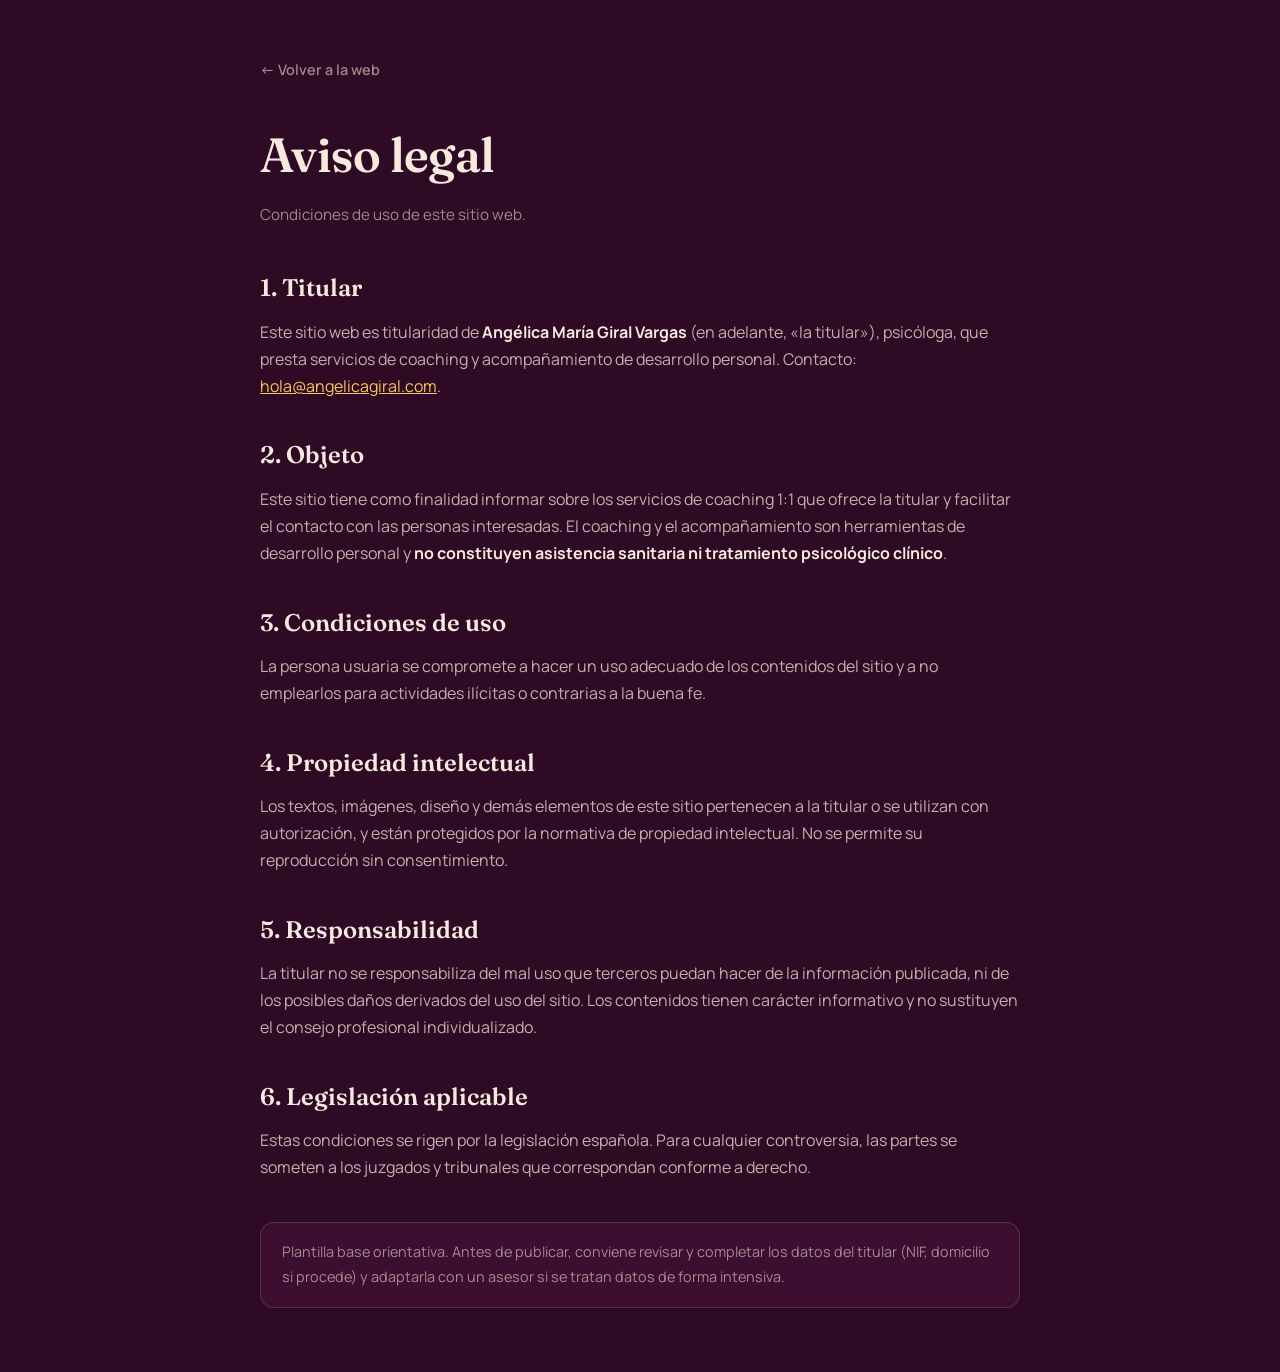
==== aviso-legal.html @ 1ec79da7 "Ajustes: páginas legales, SEO JSON-LD, ritmo visual y detalles 1. Crear aviso-legal.html y privacida" ====
<!DOCTYPE html>
<html lang="es">
<head>
<meta charset="UTF-8" />
<meta name="viewport" content="width=device-width, initial-scale=1.0" />
<title>Aviso legal · Angélica Giral</title>
<meta name="robots" content="noindex, follow" />
<link rel="preconnect" href="https://fonts.googleapis.com" />
<link rel="preconnect" href="https://fonts.gstatic.com" crossorigin />
<link href="https://fonts.googleapis.com/css2?family=Fraunces:ital,opsz,wght@0,9..144,600;1,9..144,600&family=Manrope:wght@400;600;700&display=swap" rel="stylesheet" />
<link rel="icon" href="data:image/svg+xml,<svg xmlns='http://www.w3.org/2000/svg' viewBox='0 0 100 100'><rect width='100' height='100' rx='22' fill='%23FF5D8F'/><text x='50' y='71' font-size='62' font-family='Georgia,serif' font-style='italic' fill='%232E0A24' text-anchor='middle'>A</text></svg>" />
<style>
:root{--bg:#2E0A24;--panel:#3C0F31;--crema:#F7E9DE;--crema-70:rgba(247,233,222,.74);--crema-55:rgba(247,233,222,.56);--shock:#FF5D8F;--butter:#F4C95D;--linea:rgba(247,233,222,.15)}
*{margin:0;box-sizing:border-box}
body{background:var(--bg);color:var(--crema);font-family:"Manrope",system-ui,sans-serif;line-height:1.7;-webkit-font-smoothing:antialiased}
a{color:var(--butter)}
.wrap{width:min(100% - 2.4rem,760px);margin:0 auto;padding:3.5rem 0 4rem}
.back{display:inline-flex;gap:.4rem;align-items:center;color:var(--crema-55);text-decoration:none;font-size:.9rem;font-weight:600;margin-bottom:2rem}
.back:hover{color:var(--crema)}
h1{font-family:"Fraunces",serif;font-size:clamp(2rem,5vw,3rem);font-weight:600;letter-spacing:-.015em;margin-bottom:.4rem}
.sub{color:var(--crema-55);font-size:.95rem;margin-bottom:2.5rem}
h2{font-family:"Fraunces",serif;font-size:1.5rem;font-weight:600;margin:2.2rem 0 .6rem;color:var(--crema)}
p{color:var(--crema-70);margin-bottom:.9rem}
.nota{background:var(--panel);border:1px solid var(--linea);border-radius:14px;padding:1.1rem 1.3rem;font-size:.9rem;color:var(--crema-55);margin-top:2.5rem}
strong{color:var(--crema)}
</style>
</head>
<body>
<div class="wrap">
  <a class="back" href="index.html">← Volver a la web</a>
  <h1>Aviso legal</h1>
  <p class="sub">Condiciones de uso de este sitio web.</p>

  <h2>1. Titular</h2>
  <p>Este sitio web es titularidad de <strong>Angélica María Giral Vargas</strong> (en adelante, «la titular»), psicóloga, que presta servicios de coaching y acompañamiento de desarrollo personal. Contacto: <a href="mailto:hola@angelicagiral.com">hola@angelicagiral.com</a>.</p>

  <h2>2. Objeto</h2>
  <p>Este sitio tiene como finalidad informar sobre los servicios de coaching 1:1 que ofrece la titular y facilitar el contacto con las personas interesadas. El coaching y el acompañamiento son herramientas de desarrollo personal y <strong>no constituyen asistencia sanitaria ni tratamiento psicológico clínico</strong>.</p>

  <h2>3. Condiciones de uso</h2>
  <p>La persona usuaria se compromete a hacer un uso adecuado de los contenidos del sitio y a no emplearlos para actividades ilícitas o contrarias a la buena fe.</p>

  <h2>4. Propiedad intelectual</h2>
  <p>Los textos, imágenes, diseño y demás elementos de este sitio pertenecen a la titular o se utilizan con autorización, y están protegidos por la normativa de propiedad intelectual. No se permite su reproducción sin consentimiento.</p>

  <h2>5. Responsabilidad</h2>
  <p>La titular no se responsabiliza del mal uso que terceros puedan hacer de la información publicada, ni de los posibles daños derivados del uso del sitio. Los contenidos tienen carácter informativo y no sustituyen el consejo profesional individualizado.</p>

  <h2>6. Legislación aplicable</h2>
  <p>Estas condiciones se rigen por la legislación española. Para cualquier controversia, las partes se someten a los juzgados y tribunales que correspondan conforme a derecho.</p>

  <div class="nota">Plantilla base orientativa. Antes de publicar, conviene revisar y completar los datos del titular (NIF, domicilio si procede) y adaptarla con un asesor si se tratan datos de forma intensiva.</div>
</div>
</body>
</html>
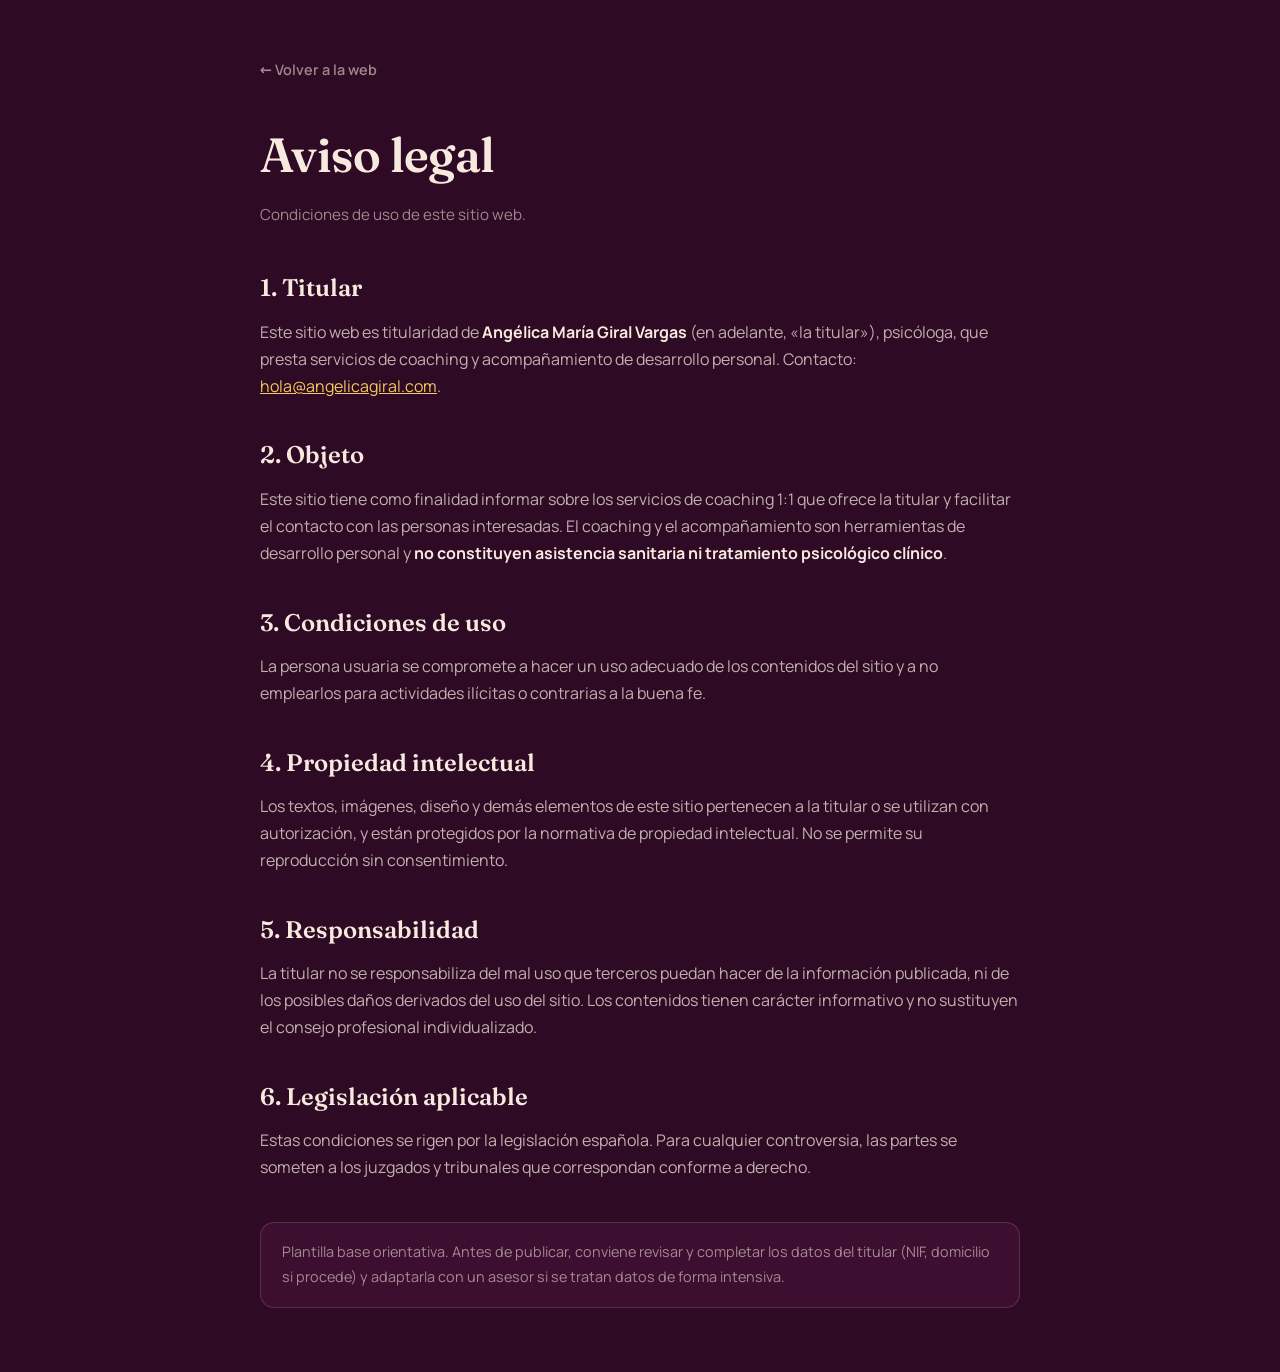
==== commit e3476870: "Optimización tras auditoría Lighthouse: fuentes locales, WebP y contraste - Fuentes servidas desde l" ====
--- a/aviso-legal.html
+++ b/aviso-legal.html
@@ -5,9 +5,7 @@
 <meta name="viewport" content="width=device-width, initial-scale=1.0" />
 <title>Aviso legal · Angélica Giral</title>
 <meta name="robots" content="noindex, follow" />
-<link rel="preconnect" href="https://fonts.googleapis.com" />
-<link rel="preconnect" href="https://fonts.gstatic.com" crossorigin />
-<link href="https://fonts.googleapis.com/css2?family=Fraunces:ital,opsz,wght@0,9..144,600;1,9..144,600&family=Manrope:wght@400;600;700&display=swap" rel="stylesheet" />
+<link rel="stylesheet" href="fuentes/fuentes.css" />
 <link rel="icon" href="data:image/svg+xml,<svg xmlns='http://www.w3.org/2000/svg' viewBox='0 0 100 100'><rect width='100' height='100' rx='22' fill='%23FF5D8F'/><text x='50' y='71' font-size='62' font-family='Georgia,serif' font-style='italic' fill='%232E0A24' text-anchor='middle'>A</text></svg>" />
 <style>
 :root{--bg:#2E0A24;--panel:#3C0F31;--crema:#F7E9DE;--crema-70:rgba(247,233,222,.74);--crema-55:rgba(247,233,222,.56);--shock:#FF5D8F;--butter:#F4C95D;--linea:rgba(247,233,222,.15)}
--- a/fuentes/fuentes.css
+++ b/fuentes/fuentes.css
@@ -0,0 +1,63 @@
+/* latin-ext */
+@font-face {
+  font-family: 'Fraunces';
+  font-style: italic;
+  font-weight: 500 600;
+  font-display: swap;
+  src: url(fraunces-italic-latin-ext.woff2) format('woff2');
+  unicode-range: U+0100-02BA, U+02BD-02C5, U+02C7-02CC, U+02CE-02D7, U+02DD-02FF, U+0304, U+0308, U+0329, U+1D00-1DBF, U+1E00-1E9F, U+1EF2-1EFF, U+2020, U+20A0-20AB, U+20AD-20C4, U+2113, U+2C60-2C7F, U+A720-A7FF;
+}
+/* latin */
+@font-face {
+  font-family: 'Fraunces';
+  font-style: italic;
+  font-weight: 500 600;
+  font-display: swap;
+  src: url(fraunces-italic-latin.woff2) format('woff2');
+  unicode-range: U+0000-00FF, U+0131, U+0152-0153, U+02BB-02BC, U+02C6, U+02DA, U+02DC, U+0304, U+0308, U+0329, U+2000-206F, U+20AC, U+2122, U+2191, U+2193, U+2212, U+2215, U+FEFF, U+FFFD;
+}
+/* latin-ext */
+@font-face {
+  font-family: 'Fraunces';
+  font-style: normal;
+  font-weight: 500 600;
+  font-display: swap;
+  src: url(fraunces-normal-latin-ext.woff2) format('woff2');
+  unicode-range: U+0100-02BA, U+02BD-02C5, U+02C7-02CC, U+02CE-02D7, U+02DD-02FF, U+0304, U+0308, U+0329, U+1D00-1DBF, U+1E00-1E9F, U+1EF2-1EFF, U+2020, U+20A0-20AB, U+20AD-20C4, U+2113, U+2C60-2C7F, U+A720-A7FF;
+}
+/* latin */
+@font-face {
+  font-family: 'Fraunces';
+  font-style: normal;
+  font-weight: 500 600;
+  font-display: swap;
+  src: url(fraunces-normal-latin.woff2) format('woff2');
+  unicode-range: U+0000-00FF, U+0131, U+0152-0153, U+02BB-02BC, U+02C6, U+02DA, U+02DC, U+0304, U+0308, U+0329, U+2000-206F, U+20AC, U+2122, U+2191, U+2193, U+2212, U+2215, U+FEFF, U+FFFD;
+}
+/* latin-ext */
+@font-face {
+  font-family: 'Manrope';
+  font-style: normal;
+  font-weight: 400 700;
+  font-display: swap;
+  src: url(manrope-normal-latin-ext.woff2) format('woff2');
+  unicode-range: U+0100-02BA, U+02BD-02C5, U+02C7-02CC, U+02CE-02D7, U+02DD-02FF, U+0304, U+0308, U+0329, U+1D00-1DBF, U+1E00-1E9F, U+1EF2-1EFF, U+2020, U+20A0-20AB, U+20AD-20C4, U+2113, U+2C60-2C7F, U+A720-A7FF;
+}
+/* latin */
+@font-face {
+  font-family: 'Manrope';
+  font-style: normal;
+  font-weight: 400 700;
+  font-display: swap;
+  src: url(manrope-normal-latin.woff2) format('woff2');
+  unicode-range: U+0000-00FF, U+0131, U+0152-0153, U+02BB-02BC, U+02C6, U+02DA, U+02DC, U+0304, U+0308, U+0329, U+2000-206F, U+20AC, U+2122, U+2191, U+2193, U+2212, U+2215, U+FEFF, U+FFFD;
+}
+/* latin */
+@font-face {
+  font-family: 'Nothing You Could Do';
+  font-style: normal;
+  font-weight: 400;
+  font-display: swap;
+  src: url(nothing-you-could-do-normal-latin.woff2) format('woff2');
+  unicode-range: U+0000-00FF, U+0131, U+0152-0153, U+02BB-02BC, U+02C6, U+02DA, U+02DC, U+0304, U+0308, U+0329, U+2000-206F, U+20AC, U+2122, U+2191, U+2193, U+2212, U+2215, U+FEFF, U+FFFD;
+}
